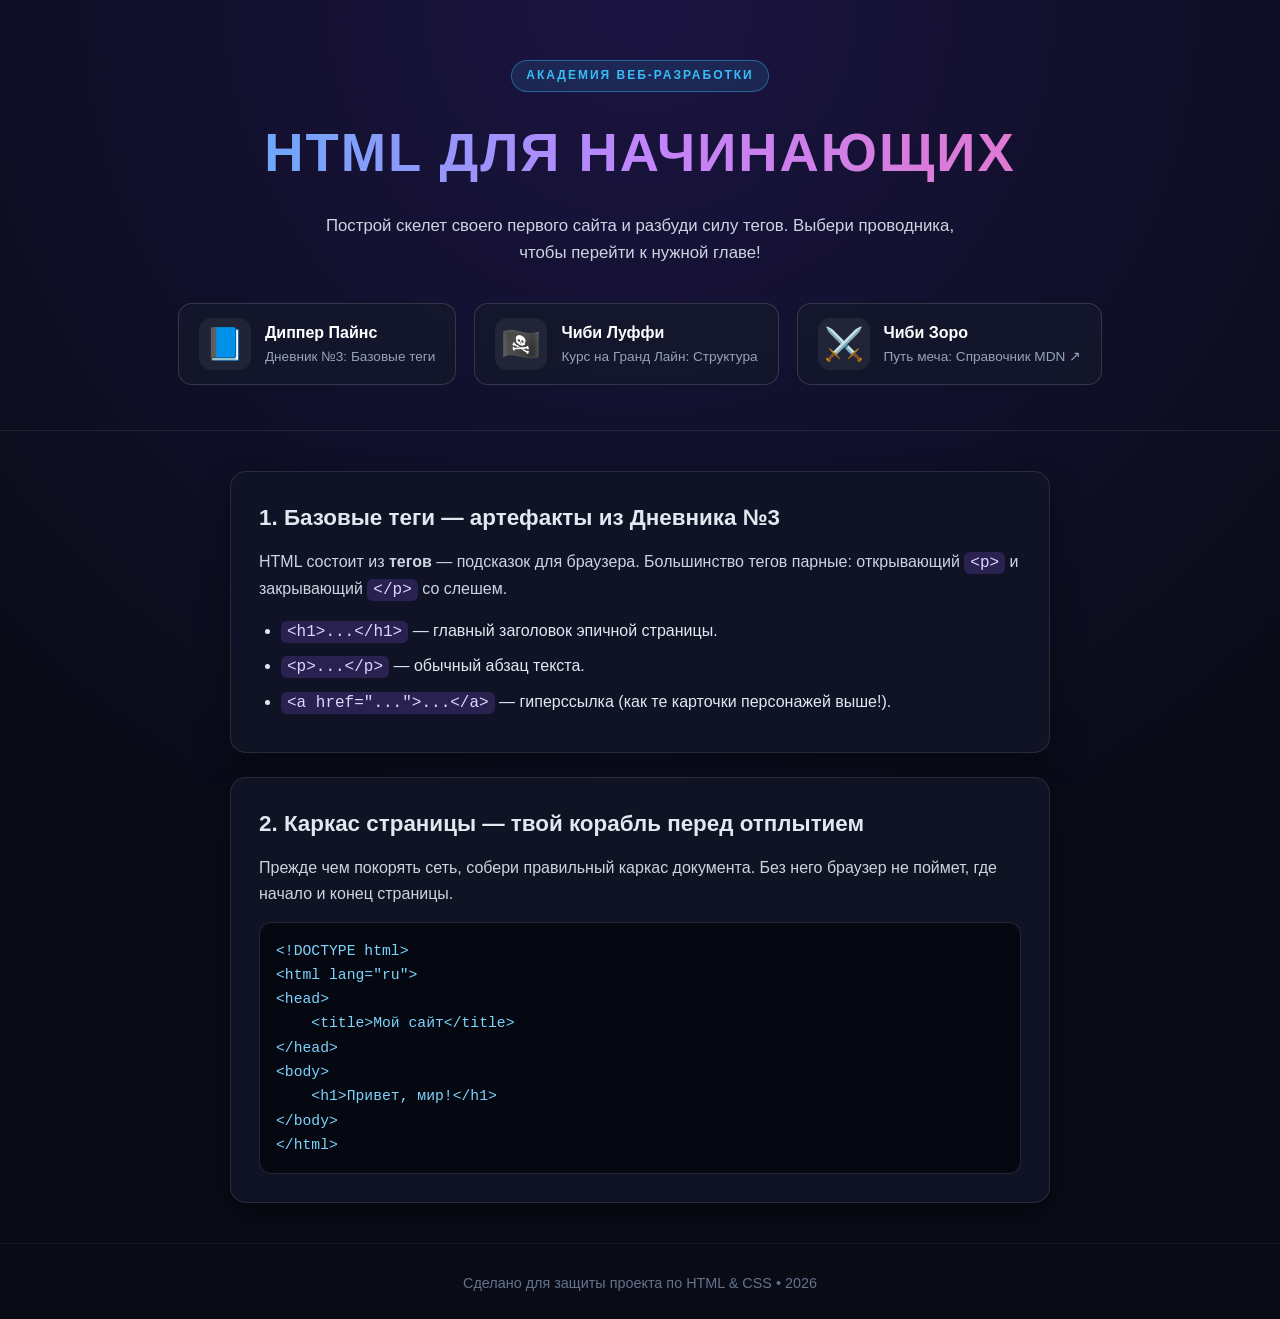
==== index.html @ 36e3f427 "Add files via upload" ====
<!DOCTYPE html>
<html lang="ru">
<head>
    <meta charset="UTF-8">
    <meta name="viewport" content="width=device-width, initial-scale=1.0">
    <title>Хроники HTML: Путь Новичка</title>
    <link rel="stylesheet" href="css/style.css">
</head>
<body>

    <header class="hero">
        <p class="badge">АКАДЕМИЯ ВЕБ-РАЗРАБОТКИ</p>
        <h1>HTML ДЛЯ НАЧИНАЮЩИХ</h1>
        <p class="subtitle">
            Построй скелет своего первого сайта и разбуди силу тегов. Выбери проводника, чтобы перейти к нужной главе!
        </p>

        <!-- 3 гиперссылки с персонажами (ведут к разделам страницы или внешним источникам) -->
        <nav class="guides" aria-label="Проводники по обучению">
            <a href="#basics" class="guide-link dipper">
                <span class="avatar">📘</span>
                <span class="guide-info">
                    <strong>Диппер Пайнс</strong>
                    <small>Дневник №3: Базовые теги</small>
                </span>
            </a>

            <a href="#structure" class="guide-link luffy">
                <span class="avatar">🏴‍☠️</span>
                <span class="guide-info">
                    <strong>Чиби Луффи</strong>
                    <small>Курс на Гранд Лайн: Структура</small>
                </span>
            </a>

            <a href="https://developer.mozilla.org/ru/docs/Web/HTML" target="_blank" rel="noopener noreferrer" class="guide-link zoro">
                <span class="avatar">⚔️</span>
                <span class="guide-info">
                    <strong>Чиби Зоро</strong>
                    <small>Путь меча: Справочник MDN ↗</small>
                </span>
            </a>
        </nav>
    </header>

    <main class="container">
        <section id="basics" class="card">
            <h2>1. Базовые теги — артефакты из Дневника №3</h2>
            <p>
                HTML состоит из <strong>тегов</strong> — подсказок для браузера. Большинство тегов парные: открывающий
                <code>&lt;p&gt;</code> и закрывающий <code>&lt;/p&gt;</code> со слешем.
            </p>
            <ul class="tag-list">
                <li><code>&lt;h1&gt;...&lt;/h1&gt;</code> — главный заголовок эпичной страницы.</li>
                <li><code>&lt;p&gt;...&lt;/p&gt;</code> — обычный абзац текста.</li>
                <li><code>&lt;a href="..."&gt;...&lt;/a&gt;</code> — гиперссылка (как те карточки персонажей выше!).</li>
            </ul>
        </section>

        <section id="structure" class="card">
            <h2>2. Каркас страницы — твой корабль перед отплытием</h2>
            <p>
                Прежде чем покорять сеть, собери правильный каркас документа. Без него браузер не поймет,
                где начало и конец страницы.
            </p>
            <div class="code-box">
                <pre><code>&lt;!DOCTYPE html&gt;
&lt;html lang="ru"&gt;
&lt;head&gt;
    &lt;title&gt;Мой сайт&lt;/title&gt;
&lt;/head&gt;
&lt;body&gt;
    &lt;h1&gt;Привет, мир!&lt;/h1&gt;
&lt;/body&gt;
&lt;/html&gt;</code></pre>
            </div>
        </section>
    </main>

    <footer class="footer">
        <p>Сделано для защиты проекта по HTML &amp; CSS • 2026</p>
    </footer>

</body>
</html>
---- css/style.css ----
* {
    margin: 0;
    padding: 0;
    box-sizing: border-box;
}

body {
    font-family: 'Segoe UI', Tahoma, Geneva, Verdana, sans-serif;
    background: radial-gradient(circle at top, #1b1442 0%, #090b16 65%);
    color: #f3f4f6;
    line-height: 1.65;
    min-height: 100vh;
}

.hero {
    text-align: center;
    padding: 60px 20px 45px;
    border-bottom: 1px solid rgba(255, 255, 255, 0.08);
}

.badge {
    display: inline-block;
    padding: 5px 14px;
    font-size: 12px;
    letter-spacing: 2px;
    font-weight: 700;
    color: #38bdf8;
    background: rgba(56, 189, 248, 0.12);
    border: 1px solid rgba(56, 189, 248, 0.4);
    border-radius: 999px;
    margin-bottom: 16px;
}

.hero h1 {
    font-size: clamp(2rem, 5vw, 3.4rem);
    letter-spacing: 2px;
    text-transform: uppercase;
    background: linear-gradient(90deg, #38bdf8, #c084fc, #f472b6);
    -webkit-background-clip: text;
    -webkit-text-fill-color: transparent;
    margin-bottom: 14px;
}

.subtitle {
    max-width: 640px;
    margin: 0 auto 36px;
    color: #cbd5e1;
    font-size: 1.05rem;
}

/* Блок гиперссылок с персонажами */
.guides {
    display: flex;
    flex-wrap: wrap;
    justify-content: center;
    gap: 18px;
    max-width: 980px;
    margin: 0 auto;
}

.guide-link {
    display: flex;
    align-items: center;
    gap: 14px;
    text-decoration: none;
    color: #ffffff;
    background: rgba(20, 24, 43, 0.85);
    border: 1px solid rgba(255, 255, 255, 0.14);
    border-radius: 14px;
    padding: 14px 20px;
    min-width: 260px;
    text-align: left;
    transition: transform 0.25s ease, box-shadow 0.25s ease, border-color 0.25s ease;
}

.guide-link:hover {
    transform: translateY(-5px);
}

.guide-link.dipper:hover {
    border-color: #38bdf8;
    box-shadow: 0 10px 25px rgba(56, 189, 248, 0.28);
}

.guide-link.luffy:hover {
    border-color: #fb7185;
    box-shadow: 0 10px 25px rgba(251, 113, 133, 0.28);
}

.guide-link.zoro:hover {
    border-color: #4ade80;
    box-shadow: 0 10px 25px rgba(74, 222, 128, 0.28);
}

.avatar {
    font-size: 2rem;
    width: 52px;
    height: 52px;
    display: grid;
    place-items: center;
    background: rgba(255, 255, 255, 0.06);
    border-radius: 12px;
}

.guide-info {
    display: flex;
    flex-direction: column;
}

.guide-info strong {
    font-size: 1rem;
}

.guide-info small {
    color: #94a3b8;
    font-size: 0.85rem;
}

/* Основной контент */
.container {
    max-width: 860px;
    margin: 40px auto;
    padding: 0 20px;
    display: flex;
    flex-direction: column;
    gap: 24px;
}

.card {
    background: rgba(17, 21, 38, 0.9);
    border: 1px solid rgba(255, 255, 255, 0.1);
    border-radius: 16px;
    padding: 28px;
    box-shadow: 0 12px 30px rgba(0, 0, 0, 0.35);
}

.card h2 {
    color: #e2e8f0;
    margin-bottom: 12px;
    font-size: 1.4rem;
}

.card p {
    color: #cbd5e1;
    margin-bottom: 14px;
}

.tag-list {
    padding-left: 22px;
    color: #e2e8f0;
}

.tag-list li {
    margin-bottom: 8px;
}

code {
    background: rgba(139, 92, 246, 0.2);
    color: #ddd6fe;
    padding: 2px 6px;
    border-radius: 6px;
    font-family: Consolas, monospace;
}

.code-box {
    background: #060811;
    border: 1px solid rgba(148, 163, 184, 0.2);
    border-radius: 12px;
    padding: 16px;
    overflow-x: auto;
}

.code-box code {
    background: none;
    padding: 0;
    color: #7dd3fc;
    font-size: 0.92rem;
}

.footer {
    text-align: center;
    padding: 28px 20px;
    color: #64748b;
    font-size: 0.9rem;
    border-top: 1px solid rgba(255, 255, 255, 0.06);
}
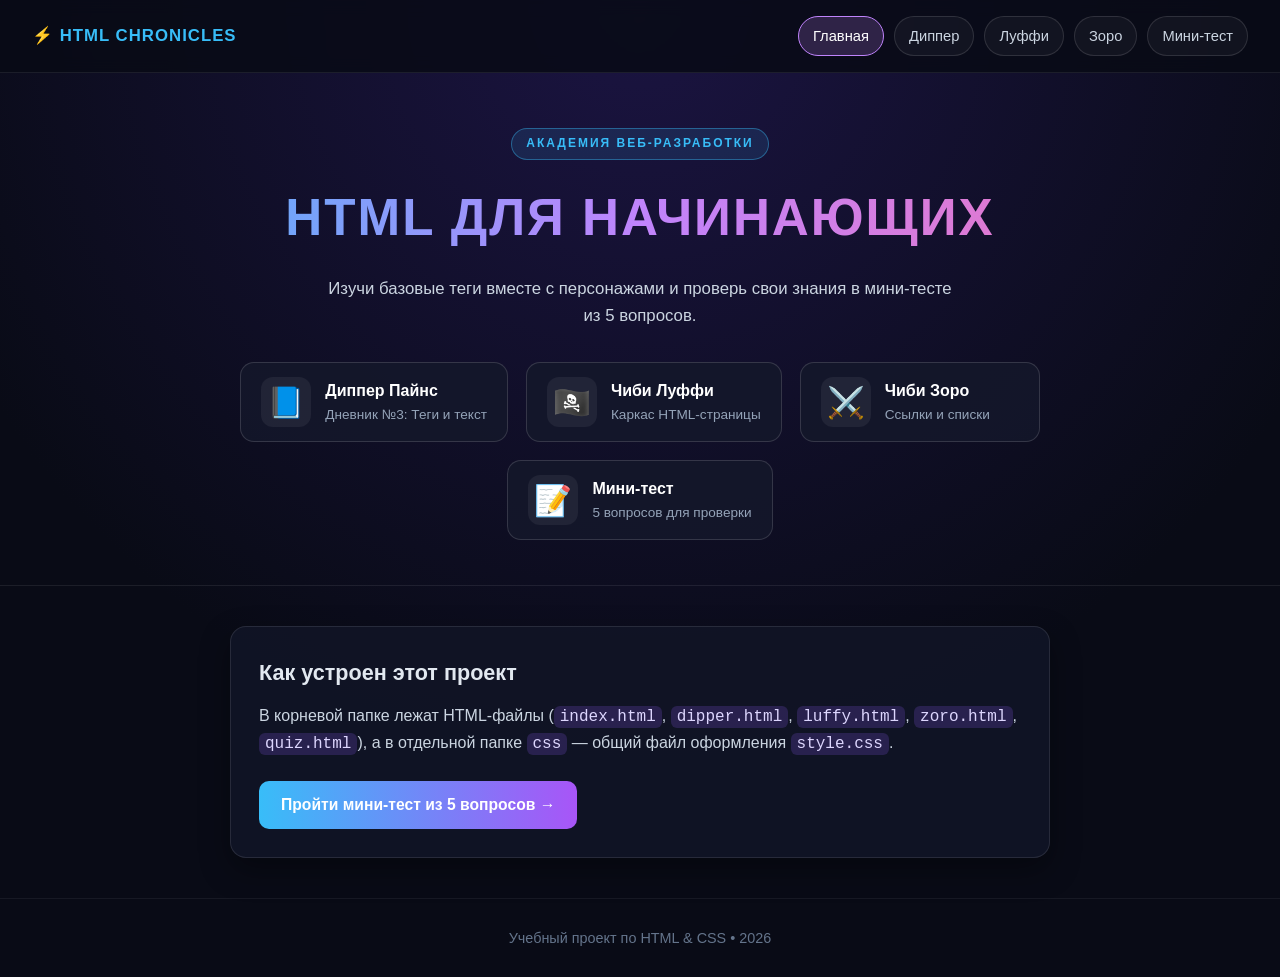
==== commit ae6be8c7: "Add files via upload" ====
--- a/index.html
+++ b/index.html
@@ -8,77 +8,73 @@
 </head>
 <body>
 
+    <div class="topbar">
+        <a href="index.html" class="brand">⚡ HTML CHRONICLES</a>
+        <nav class="top-nav" aria-label="Главное меню">
+            <a href="index.html" class="active">Главная</a>
+            <a href="dipper.html">Диппер</a>
+            <a href="luffy.html">Луффи</a>
+            <a href="zoro.html">Зоро</a>
+            <a href="quiz.html">Мини-тест</a>
+        </nav>
+    </div>
+
     <header class="hero">
         <p class="badge">АКАДЕМИЯ ВЕБ-РАЗРАБОТКИ</p>
         <h1>HTML ДЛЯ НАЧИНАЮЩИХ</h1>
         <p class="subtitle">
-            Построй скелет своего первого сайта и разбуди силу тегов. Выбери проводника, чтобы перейти к нужной главе!
+            Изучи базовые теги вместе с персонажами и проверь свои знания в мини-тесте из 5 вопросов.
         </p>
 
-        <!-- 3 гиперссылки с персонажами (ведут к разделам страницы или внешним источникам) -->
         <nav class="guides" aria-label="Проводники по обучению">
-            <a href="#basics" class="guide-link dipper">
+            <a href="dipper.html" class="guide-link dipper">
                 <span class="avatar">📘</span>
                 <span class="guide-info">
                     <strong>Диппер Пайнс</strong>
-                    <small>Дневник №3: Базовые теги</small>
+                    <small>Дневник №3: Теги и текст</small>
                 </span>
             </a>
 
-            <a href="#structure" class="guide-link luffy">
+            <a href="luffy.html" class="guide-link luffy">
                 <span class="avatar">🏴‍☠️</span>
                 <span class="guide-info">
                     <strong>Чиби Луффи</strong>
-                    <small>Курс на Гранд Лайн: Структура</small>
+                    <small>Каркас HTML-страницы</small>
                 </span>
             </a>
 
-            <a href="https://developer.mozilla.org/ru/docs/Web/HTML" target="_blank" rel="noopener noreferrer" class="guide-link zoro">
+            <a href="zoro.html" class="guide-link zoro">
                 <span class="avatar">⚔️</span>
                 <span class="guide-info">
                     <strong>Чиби Зоро</strong>
-                    <small>Путь меча: Справочник MDN ↗</small>
+                    <small>Ссылки и списки</small>
+                </span>
+            </a>
+
+            <a href="quiz.html" class="guide-link quiz-card">
+                <span class="avatar">📝</span>
+                <span class="guide-info">
+                    <strong>Мини-тест</strong>
+                    <small>5 вопросов для проверки</small>
                 </span>
             </a>
         </nav>
     </header>
 
     <main class="container">
-        <section id="basics" class="card">
-            <h2>1. Базовые теги — артефакты из Дневника №3</h2>
+        <section class="card">
+            <h2>Как устроен этот проект</h2>
             <p>
-                HTML состоит из <strong>тегов</strong> — подсказок для браузера. Большинство тегов парные: открывающий
-                <code>&lt;p&gt;</code> и закрывающий <code>&lt;/p&gt;</code> со слешем.
+                В корневой папке лежат HTML-файлы (<code>index.html</code>, <code>dipper.html</code>,
+                <code>luffy.html</code>, <code>zoro.html</code>, <code>quiz.html</code>), а в отдельной папке
+                <code>css</code> — общий файл оформления <code>style.css</code>.
             </p>
-            <ul class="tag-list">
-                <li><code>&lt;h1&gt;...&lt;/h1&gt;</code> — главный заголовок эпичной страницы.</li>
-                <li><code>&lt;p&gt;...&lt;/p&gt;</code> — обычный абзац текста.</li>
-                <li><code>&lt;a href="..."&gt;...&lt;/a&gt;</code> — гиперссылка (как те карточки персонажей выше!).</li>
-            </ul>
-        </section>
-
-        <section id="structure" class="card">
-            <h2>2. Каркас страницы — твой корабль перед отплытием</h2>
-            <p>
-                Прежде чем покорять сеть, собери правильный каркас документа. Без него браузер не поймет,
-                где начало и конец страницы.
-            </p>
-            <div class="code-box">
-                <pre><code>&lt;!DOCTYPE html&gt;
-&lt;html lang="ru"&gt;
-&lt;head&gt;
-    &lt;title&gt;Мой сайт&lt;/title&gt;
-&lt;/head&gt;
-&lt;body&gt;
-    &lt;h1&gt;Привет, мир!&lt;/h1&gt;
-&lt;/body&gt;
-&lt;/html&gt;</code></pre>
-            </div>
+            <a href="quiz.html" class="btn">Пройти мини-тест из 5 вопросов →</a>
         </section>
     </main>
 
     <footer class="footer">
-        <p>Сделано для защиты проекта по HTML &amp; CSS • 2026</p>
+        <p>Учебный проект по HTML &amp; CSS • 2026</p>
     </footer>
 
 </body>
--- a/css/style.css
+++ b/css/style.css
@@ -12,9 +12,59 @@
     min-height: 100vh;
 }
 
+/* Верхняя панель с навигацией справа */
+.topbar {
+    display: flex;
+    justify-content: space-between;
+    align-items: center;
+    flex-wrap: wrap;
+    gap: 14px;
+    padding: 16px 32px;
+    background: rgba(9, 11, 22, 0.85);
+    backdrop-filter: blur(8px);
+    border-bottom: 1px solid rgba(255, 255, 255, 0.08);
+    position: sticky;
+    top: 0;
+    z-index: 100;
+}
+
+.brand {
+    font-weight: 800;
+    letter-spacing: 1px;
+    color: #38bdf8;
+    text-decoration: none;
+    font-size: 1.05rem;
+}
+
+.top-nav {
+    display: flex;
+    flex-wrap: wrap;
+    justify-content: flex-end;
+    gap: 10px;
+    margin-left: auto;
+}
+
+.top-nav a {
+    color: #cbd5e1;
+    text-decoration: none;
+    font-size: 0.92rem;
+    padding: 7px 14px;
+    border-radius: 999px;
+    border: 1px solid rgba(255, 255, 255, 0.12);
+    background: rgba(255, 255, 255, 0.04);
+    transition: 0.2s ease;
+}
+
+.top-nav a:hover,
+.top-nav a.active {
+    color: #ffffff;
+    border-color: #c084fc;
+    background: rgba(192, 132, 252, 0.2);
+}
+
 .hero {
     text-align: center;
-    padding: 60px 20px 45px;
+    padding: 55px 20px 45px;
     border-bottom: 1px solid rgba(255, 255, 255, 0.08);
 }
 
@@ -32,7 +82,7 @@
 }
 
 .hero h1 {
-    font-size: clamp(2rem, 5vw, 3.4rem);
+    font-size: clamp(1.9rem, 5vw, 3.2rem);
     letter-spacing: 2px;
     text-transform: uppercase;
     background: linear-gradient(90deg, #38bdf8, #c084fc, #f472b6);
@@ -43,7 +93,7 @@
 
 .subtitle {
     max-width: 640px;
-    margin: 0 auto 36px;
+    margin: 0 auto 32px;
     color: #cbd5e1;
     font-size: 1.05rem;
 }
@@ -68,7 +118,7 @@
     border: 1px solid rgba(255, 255, 255, 0.14);
     border-radius: 14px;
     padding: 14px 20px;
-    min-width: 260px;
+    min-width: 240px;
     text-align: left;
     transition: transform 0.25s ease, box-shadow 0.25s ease, border-color 0.25s ease;
 }
@@ -92,10 +142,15 @@
     box-shadow: 0 10px 25px rgba(74, 222, 128, 0.28);
 }
 
+.guide-link.quiz-card:hover {
+    border-color: #facc15;
+    box-shadow: 0 10px 25px rgba(250, 204, 21, 0.25);
+}
+
 .avatar {
-    font-size: 2rem;
-    width: 52px;
-    height: 52px;
+    font-size: 1.9rem;
+    width: 50px;
+    height: 50px;
     display: grid;
     place-items: center;
     background: rgba(255, 255, 255, 0.06);
@@ -137,21 +192,12 @@
 .card h2 {
     color: #e2e8f0;
     margin-bottom: 12px;
-    font-size: 1.4rem;
+    font-size: 1.35rem;
 }
 
 .card p {
     color: #cbd5e1;
     margin-bottom: 14px;
-}
-
-.tag-list {
-    padding-left: 22px;
-    color: #e2e8f0;
-}
-
-.tag-list li {
-    margin-bottom: 8px;
 }
 
 code {
@@ -162,19 +208,62 @@
     font-family: Consolas, monospace;
 }
 
-.code-box {
-    background: #060811;
-    border: 1px solid rgba(148, 163, 184, 0.2);
+.btn {
+    display: inline-block;
+    margin-top: 10px;
+    padding: 11px 22px;
+    background: linear-gradient(90deg, #38bdf8, #a855f7);
+    color: #ffffff;
+    font-weight: 600;
+    border: none;
+    text-decoration: none;
+    border-radius: 10px;
+    cursor: pointer;
+    font-size: 0.98rem;
+    transition: opacity 0.2s ease, transform 0.2s ease;
+}
+
+.btn:hover {
+    opacity: 0.92;
+    transform: translateY(-2px);
+}
+
+/* Стили мини-теста */
+.quiz-question {
+    margin-bottom: 24px;
+    padding-bottom: 20px;
+    border-bottom: 1px solid rgba(255, 255, 255, 0.08);
+}
+
+.quiz-question:last-of-type {
+    border-bottom: none;
+}
+
+.quiz-option {
+    display: flex;
+    align-items: center;
+    gap: 10px;
+    margin: 8px 0;
+    padding: 10px 14px;
+    border-radius: 10px;
+    background: rgba(255, 255, 255, 0.03);
+    border: 1px solid rgba(255, 255, 255, 0.08);
+    cursor: pointer;
+}
+
+.quiz-option:hover {
+    border-color: rgba(56, 189, 248, 0.5);
+}
+
+.quiz-result {
+    margin-top: 20px;
+    padding: 18px;
     border-radius: 12px;
-    padding: 16px;
-    overflow-x: auto;
-}
-
-.code-box code {
-    background: none;
-    padding: 0;
-    color: #7dd3fc;
-    font-size: 0.92rem;
+    background: rgba(56, 189, 248, 0.12);
+    border: 1px solid rgba(56, 189, 248, 0.4);
+    color: #f8fafc;
+    font-weight: 600;
+    display: none;
 }
 
 .footer {
@@ -183,4 +272,4 @@
     color: #64748b;
     font-size: 0.9rem;
     border-top: 1px solid rgba(255, 255, 255, 0.06);
-}
+}
